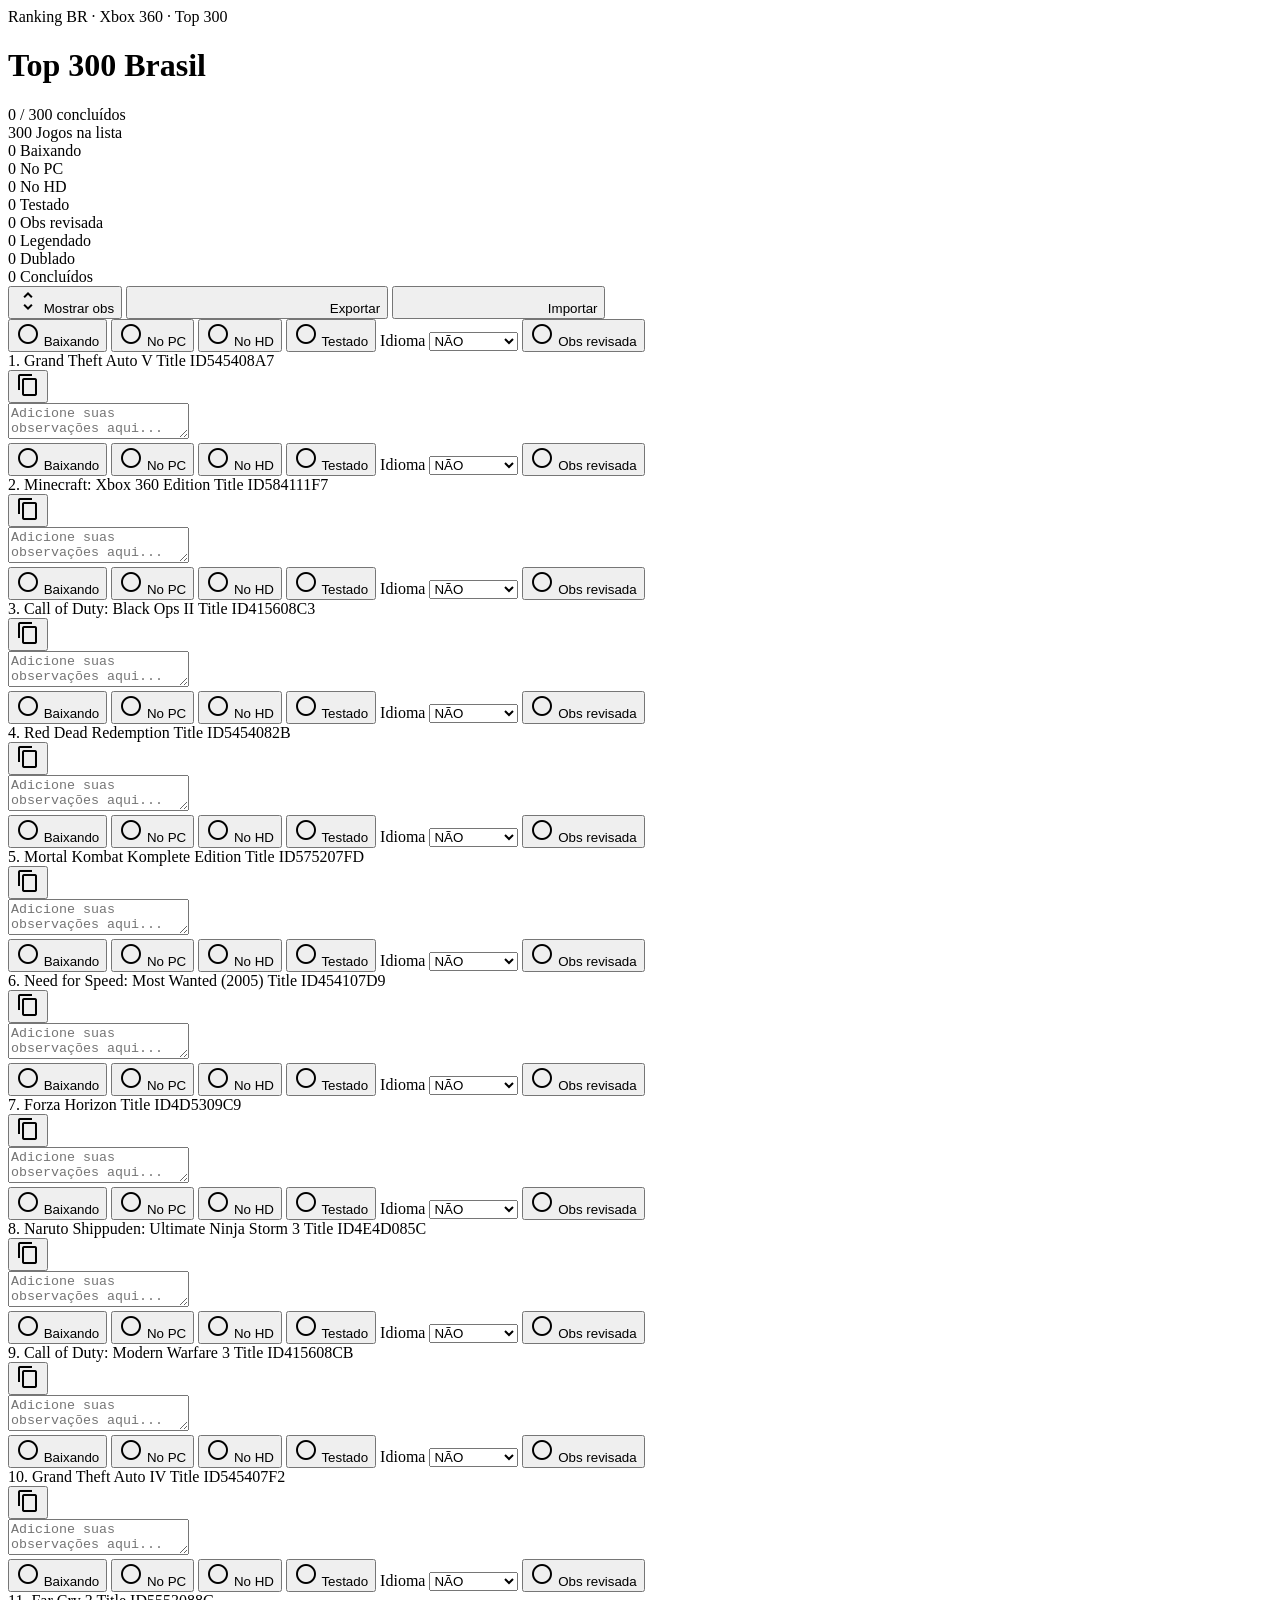
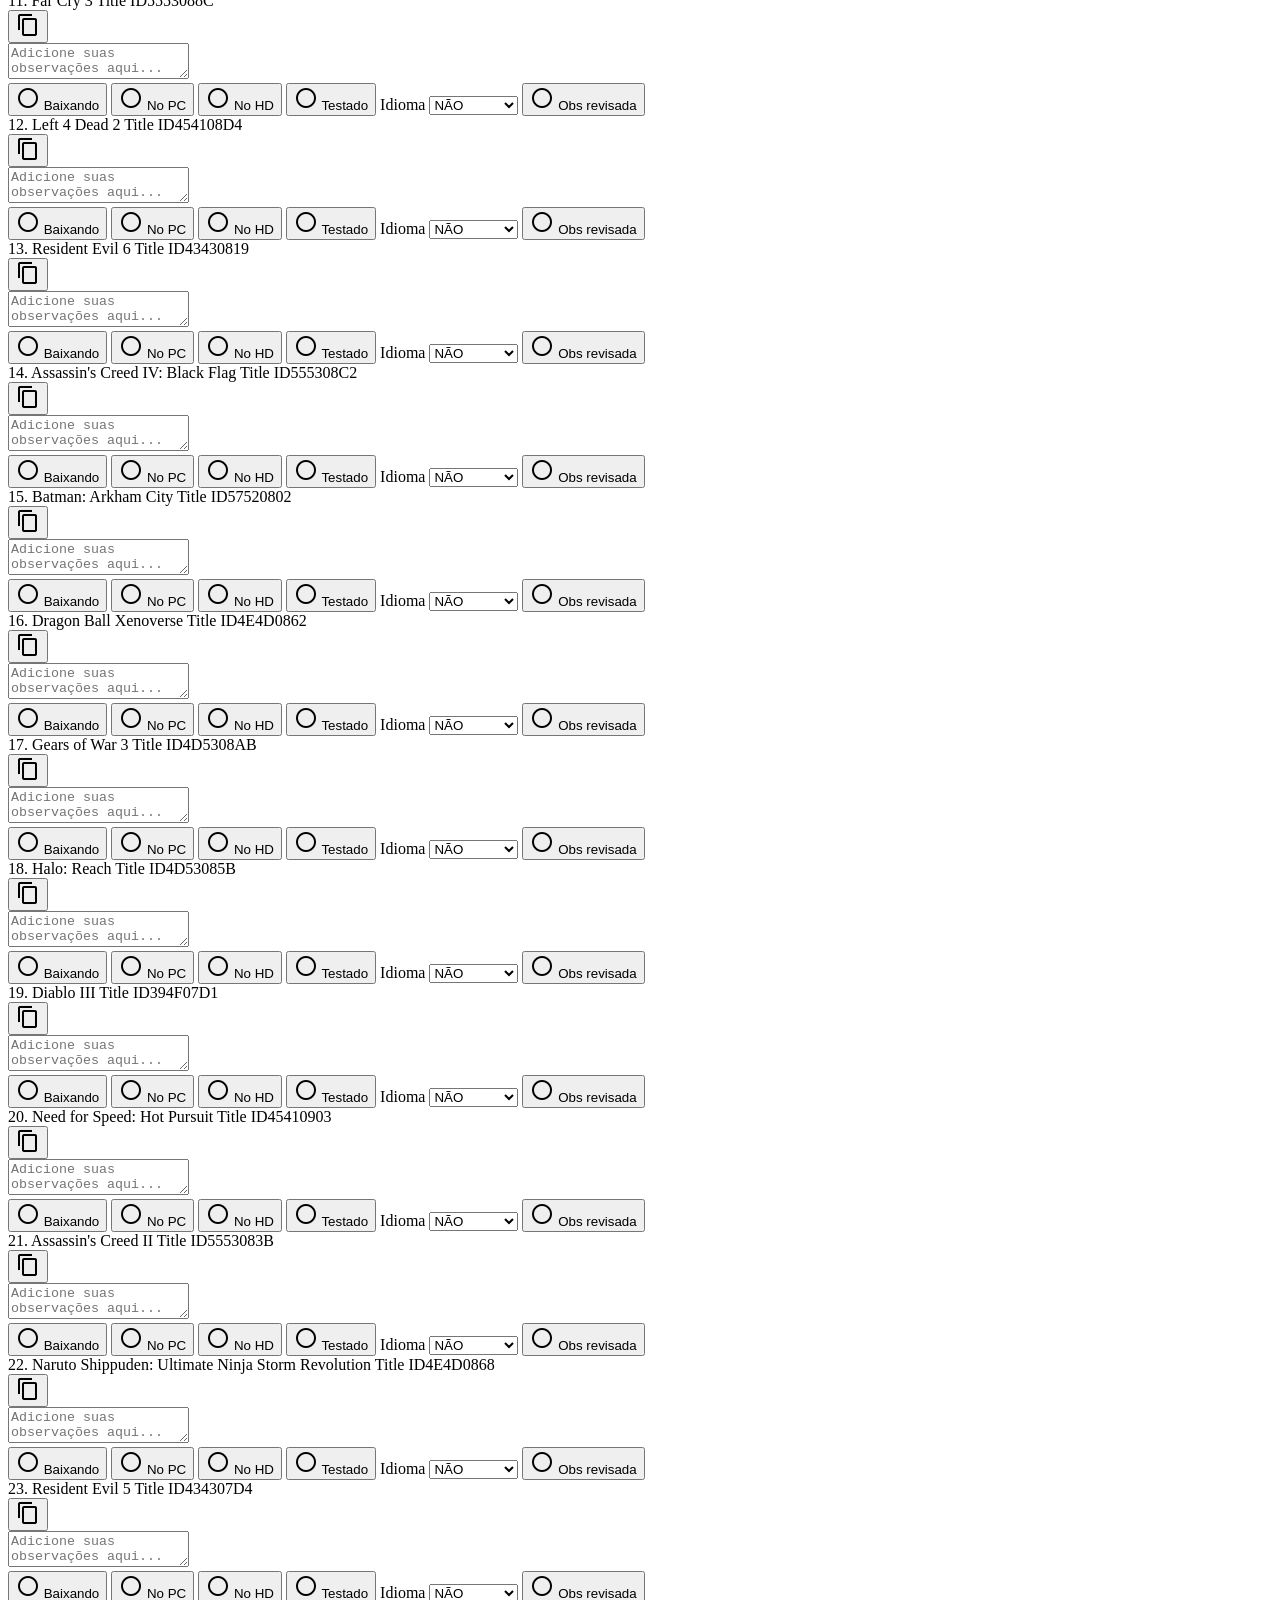
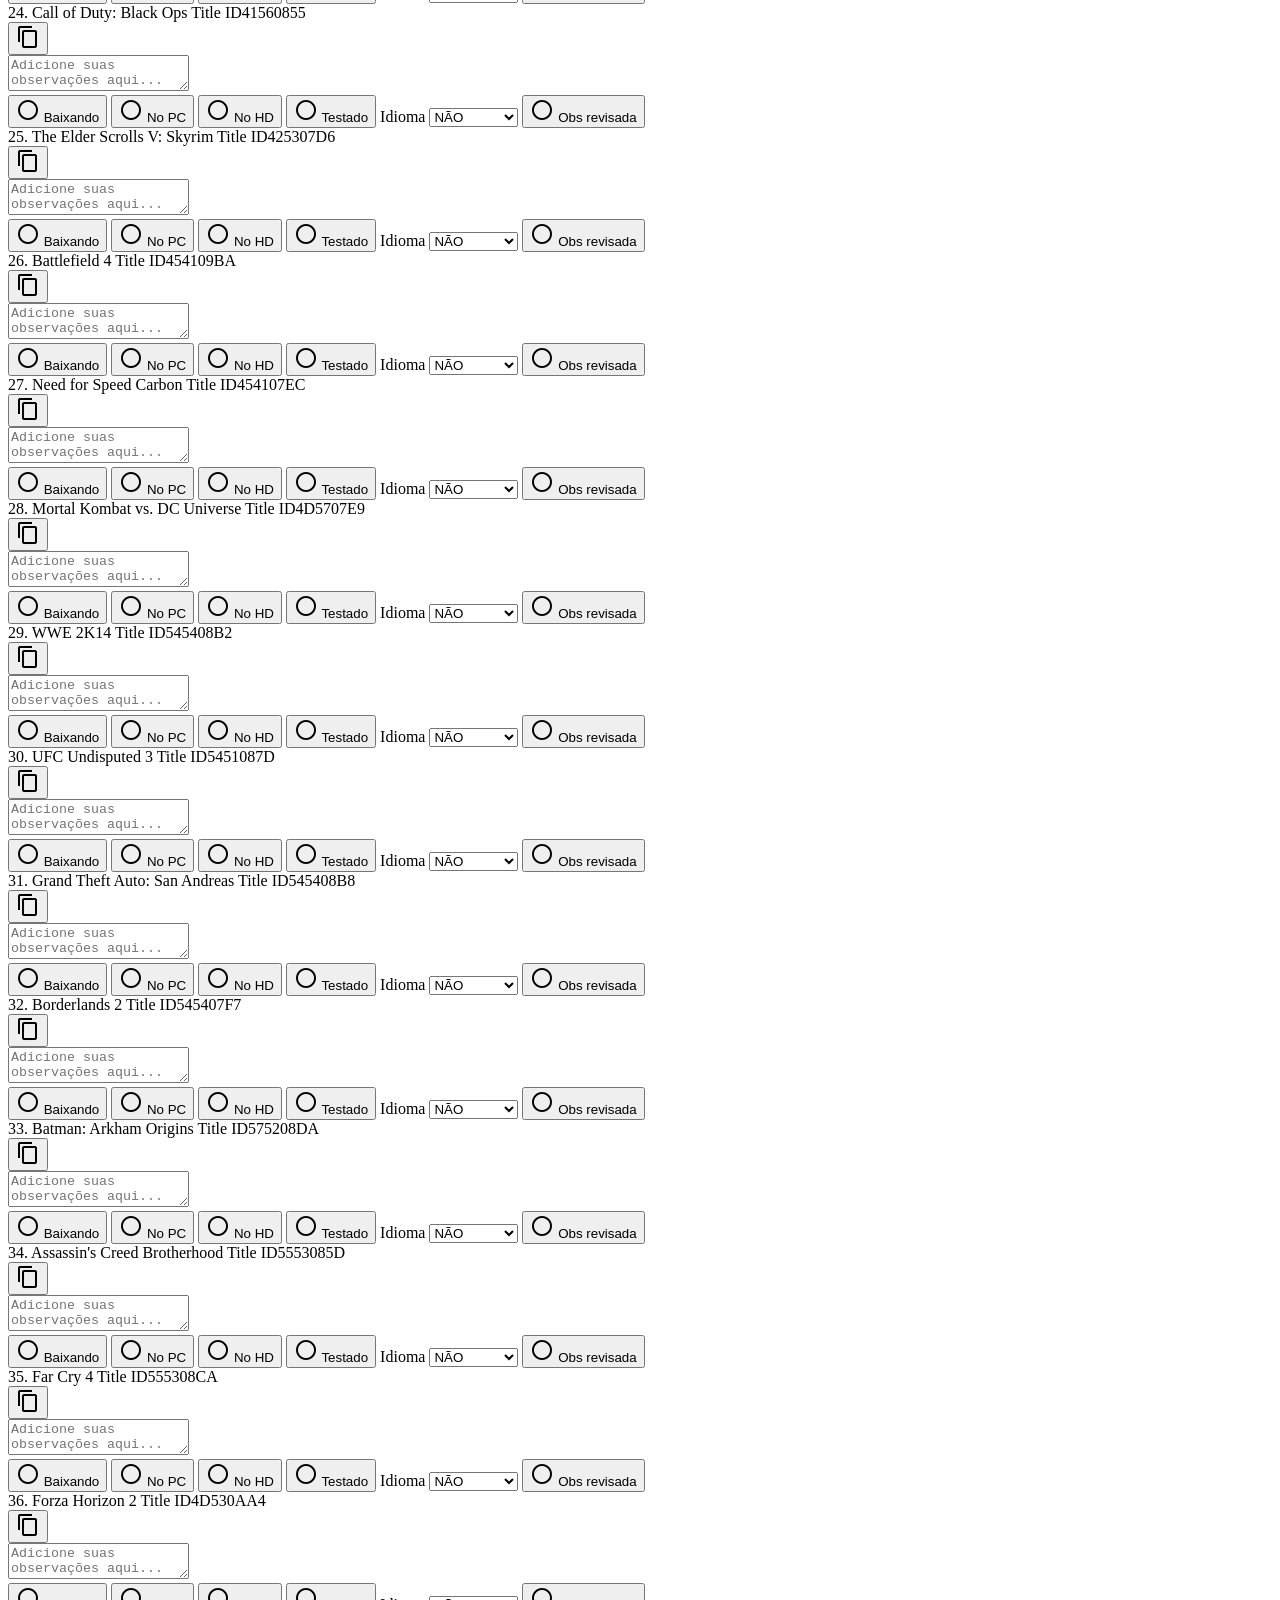
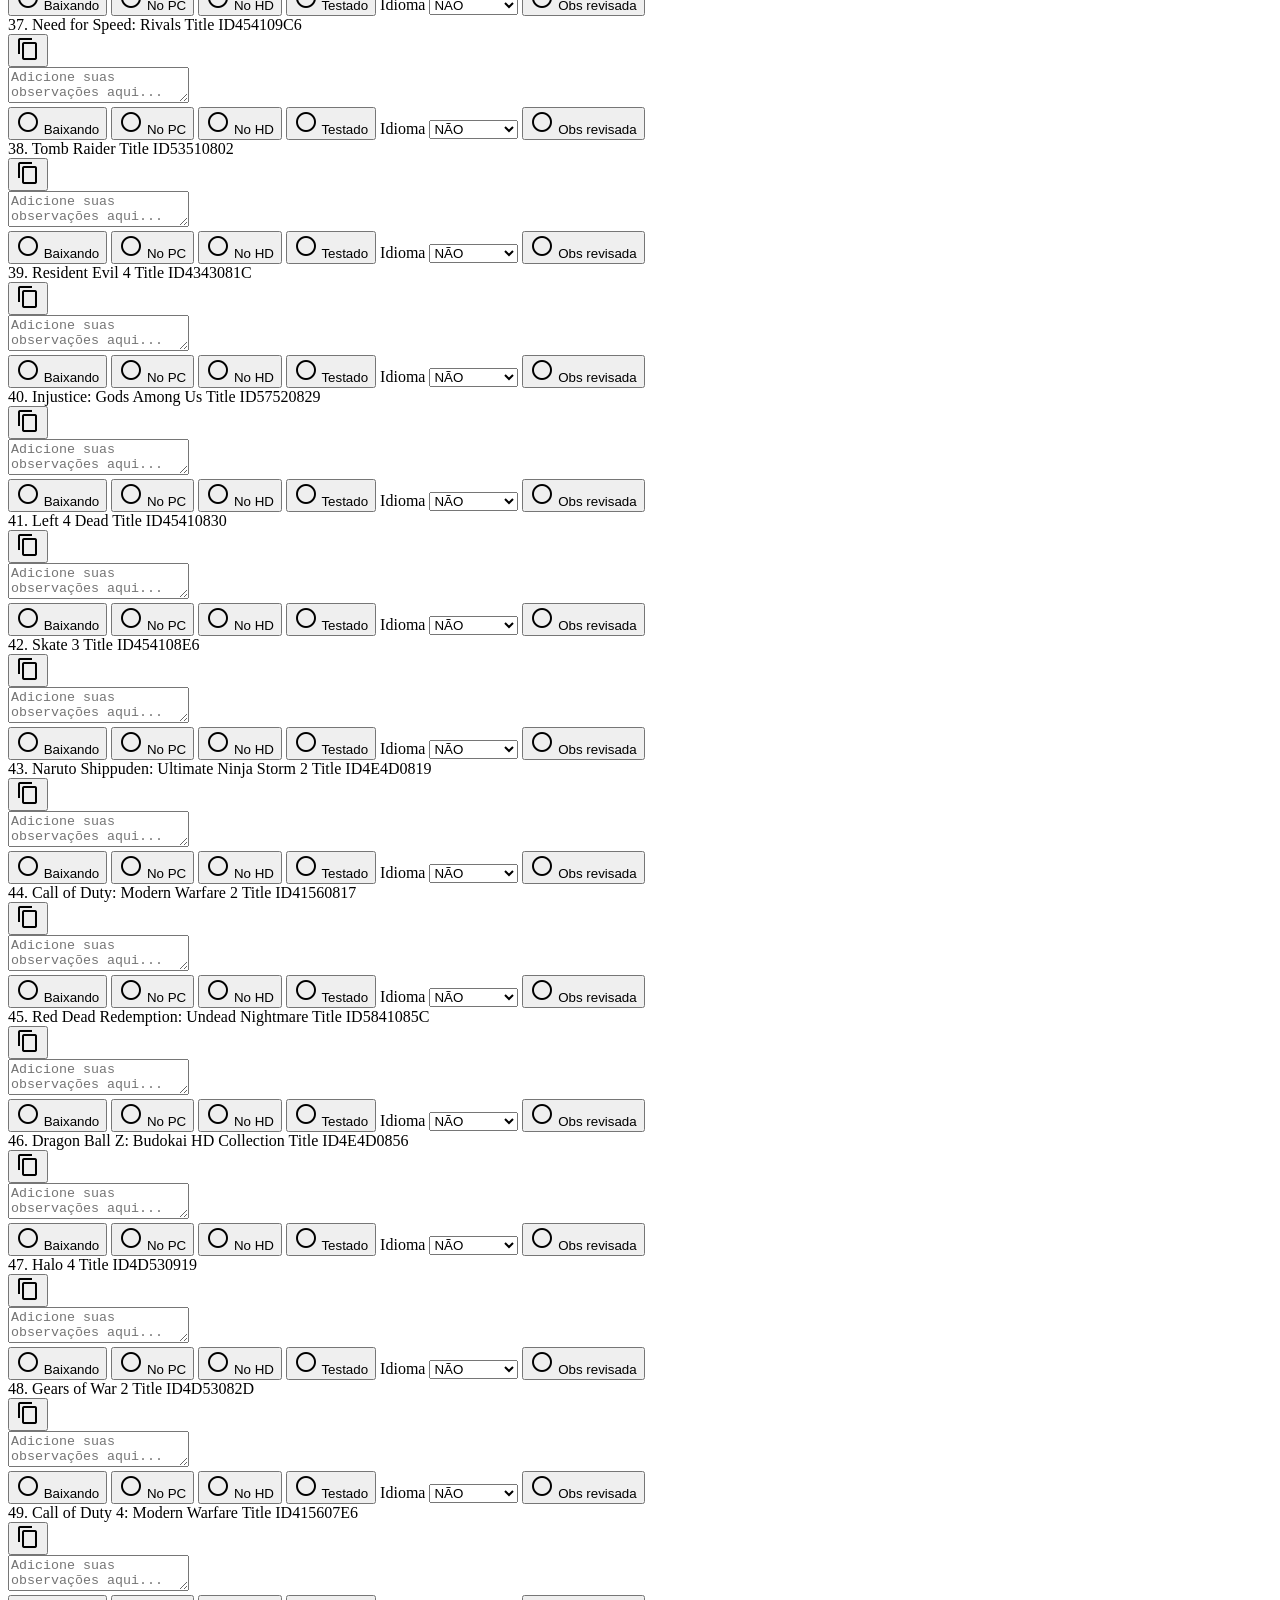
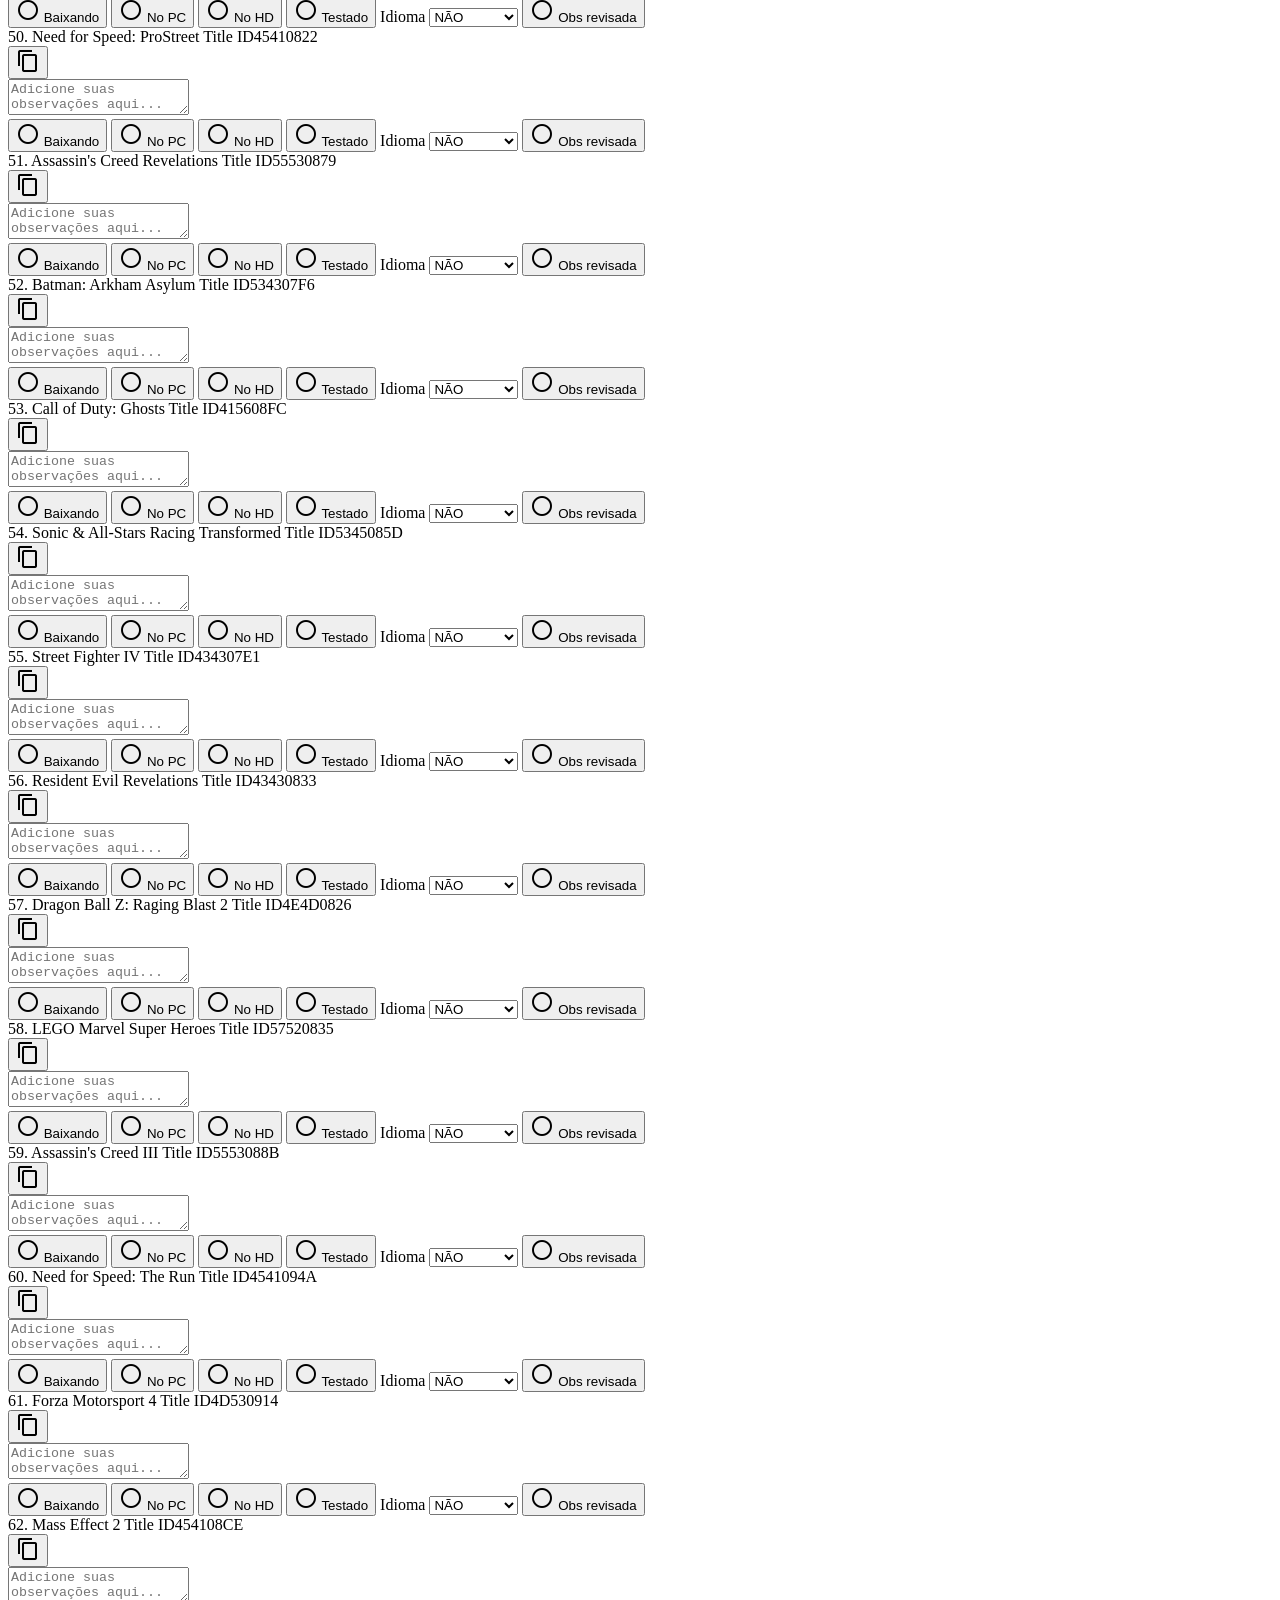
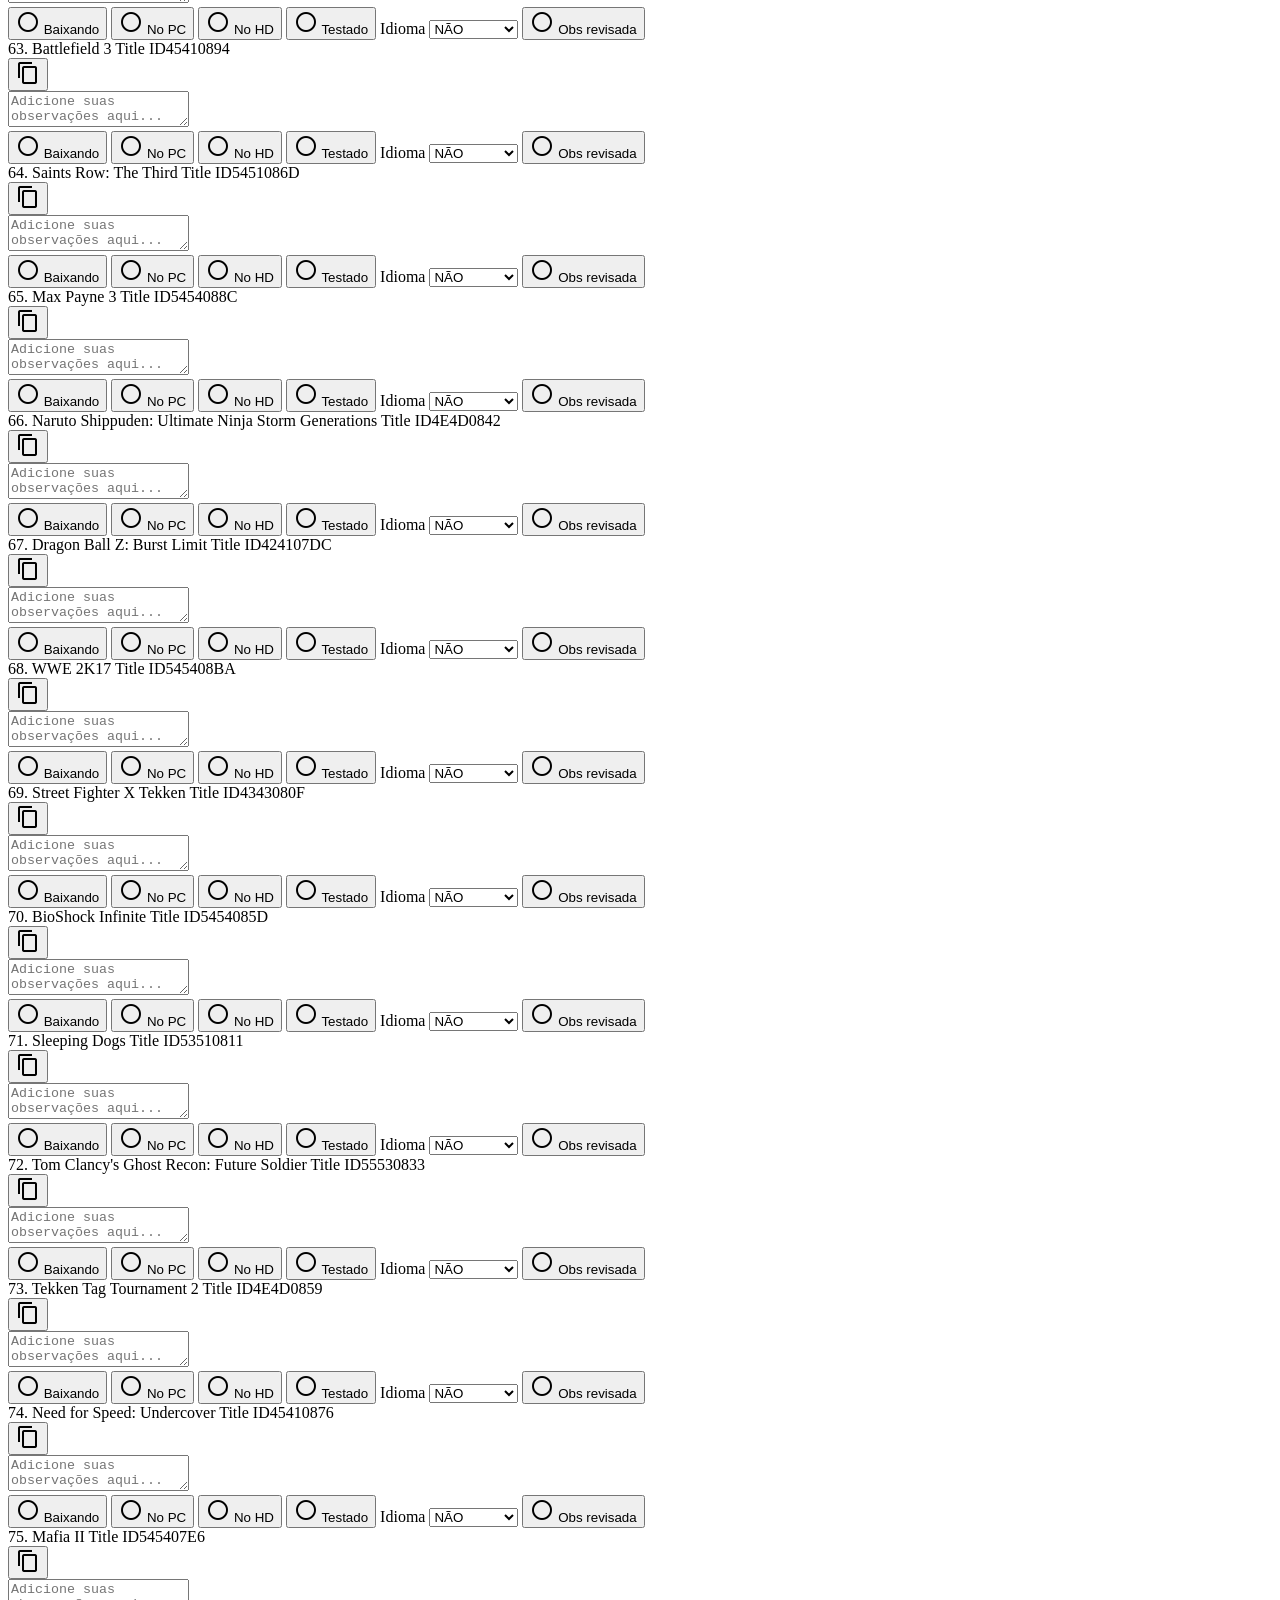
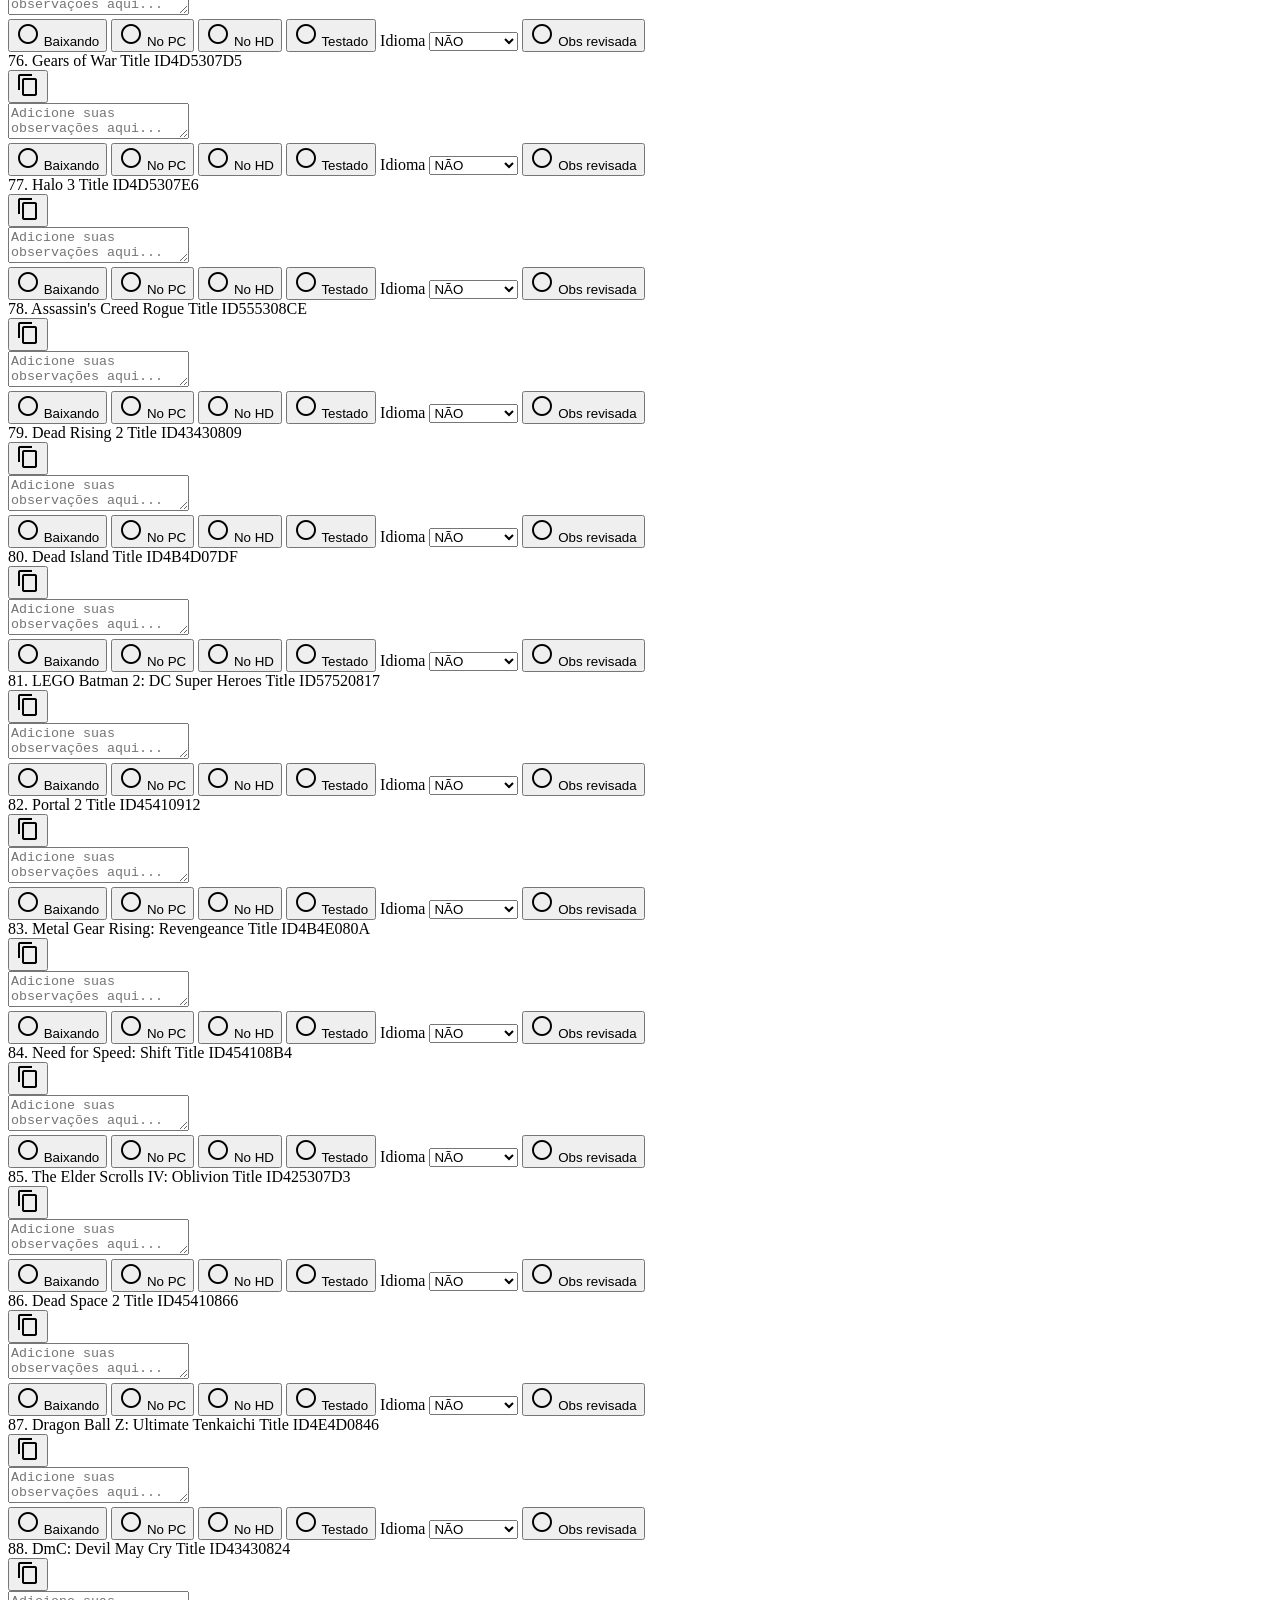
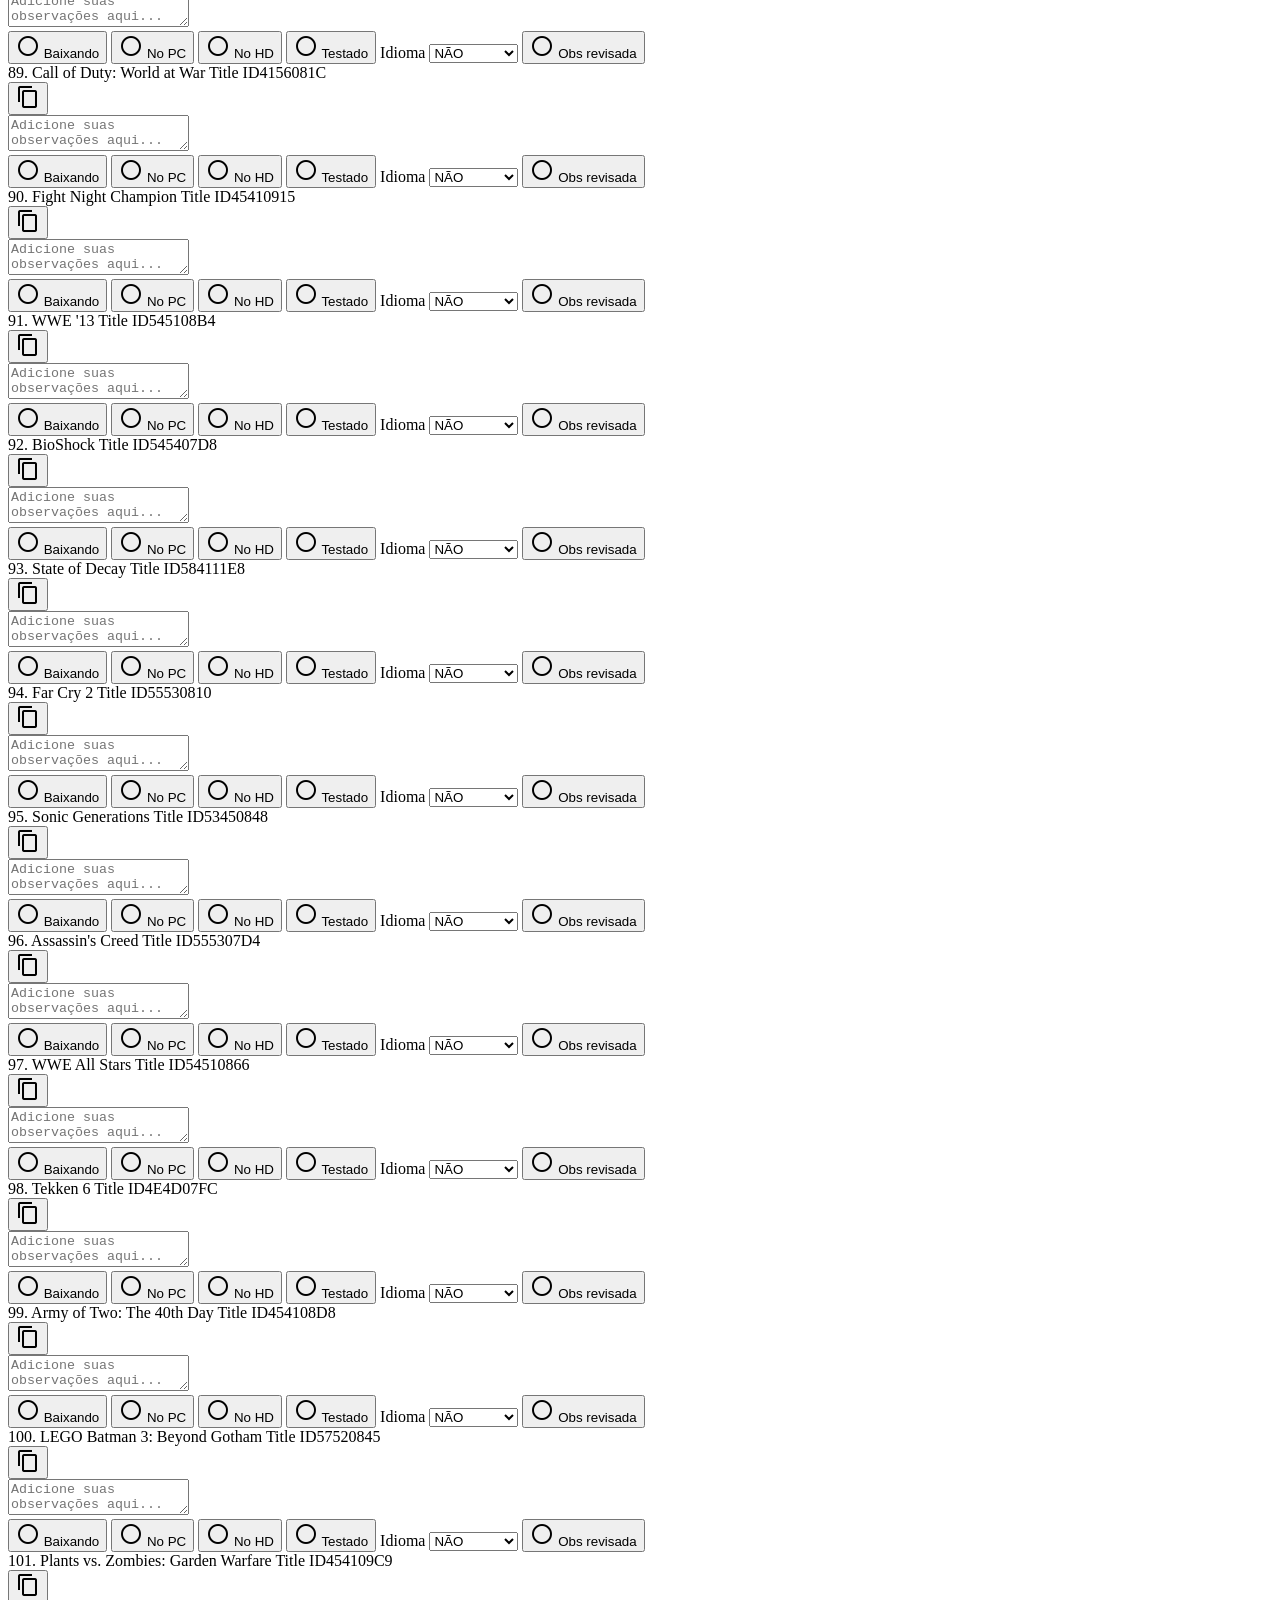
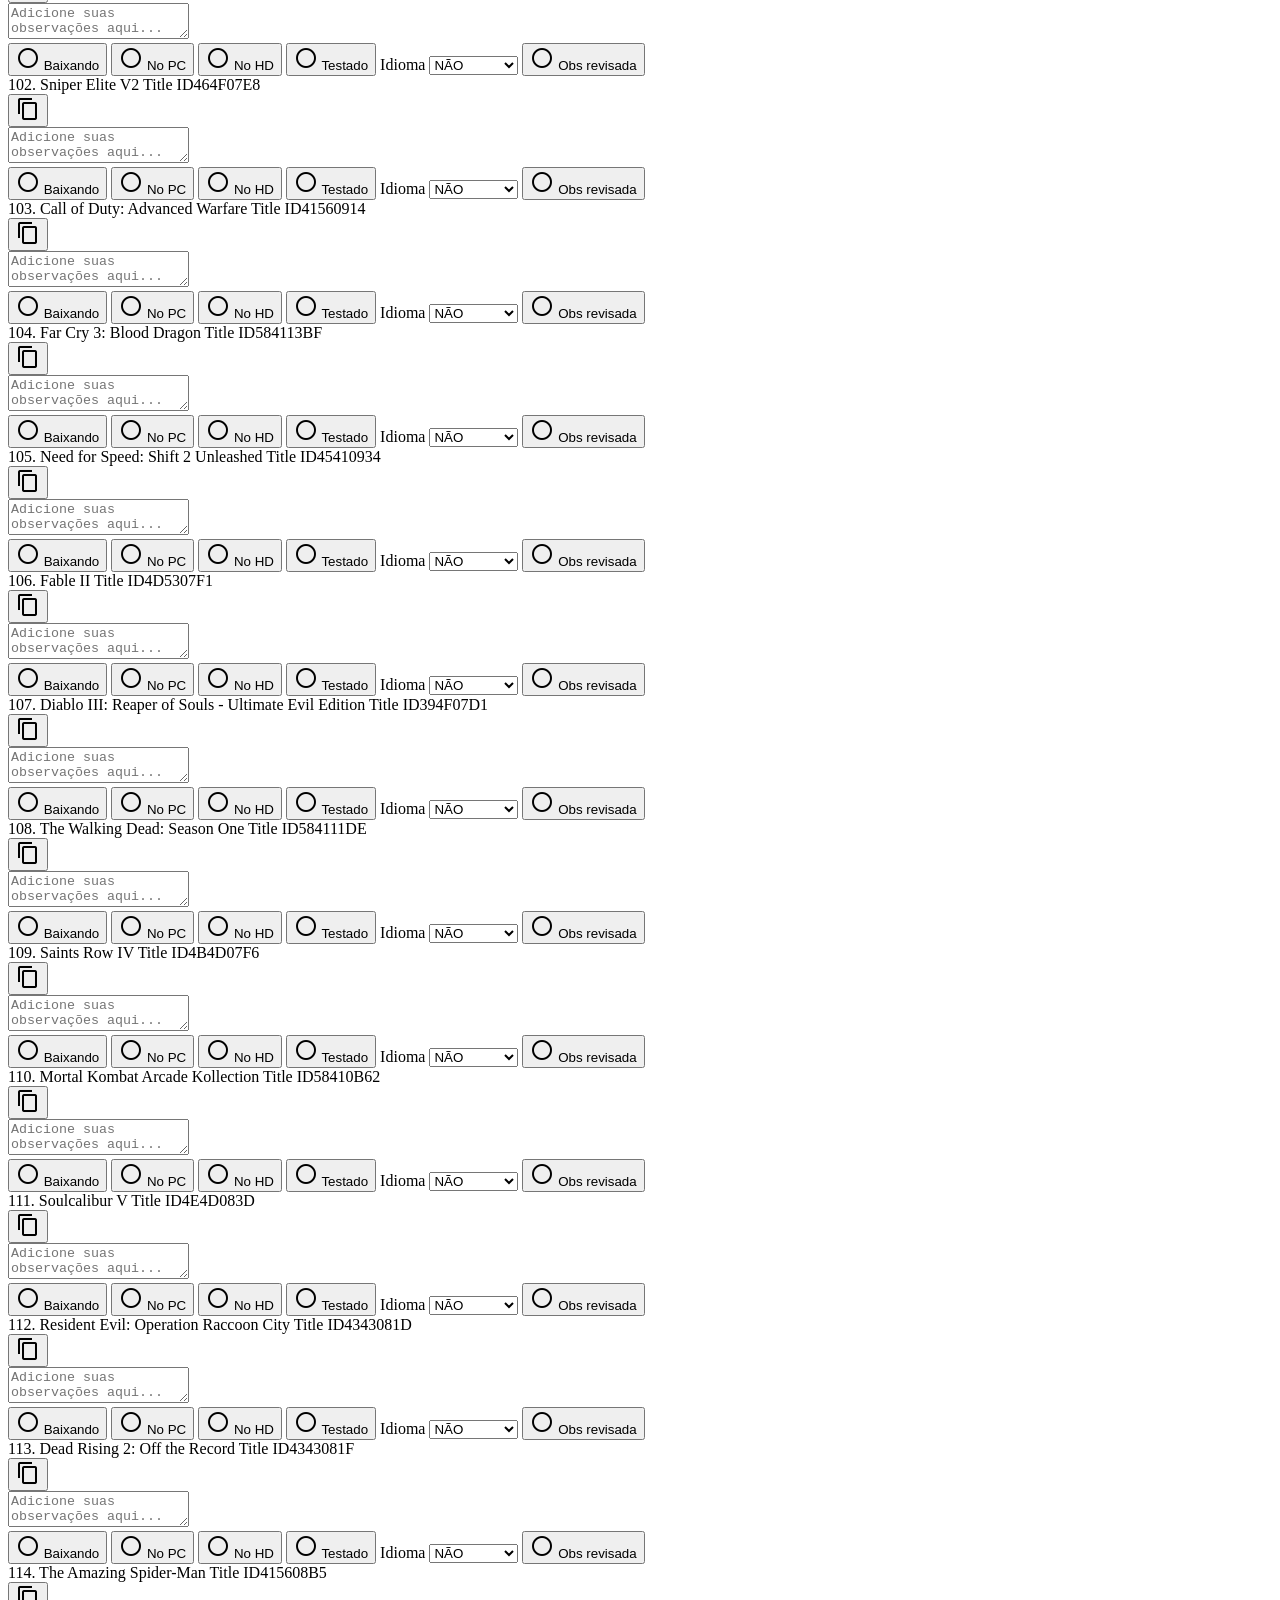
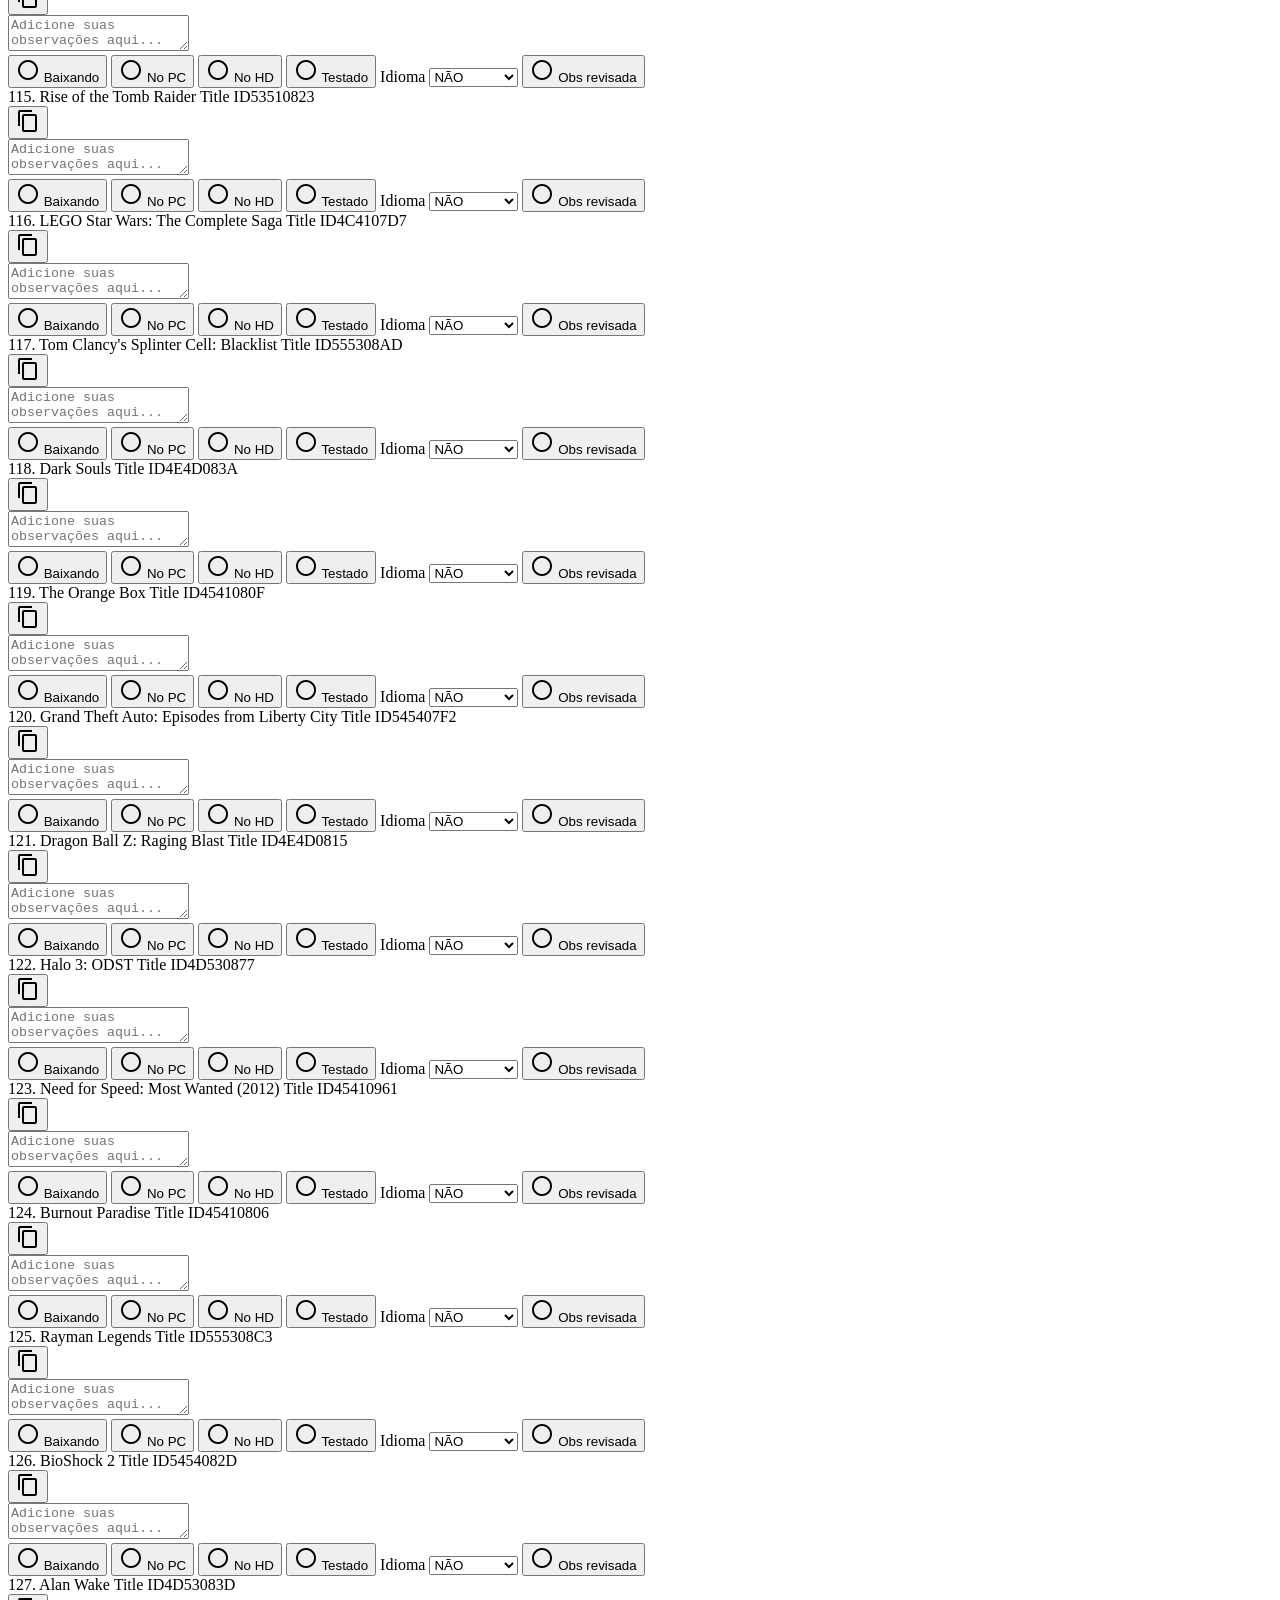
==== index.html @ b913ffd8 "Add files via upload" ====
<!DOCTYPE html>
<html lang="pt-BR">
<head>
    <meta charset="UTF-8">
    <meta name="viewport" content="width=device-width, initial-scale=1.0">
    <meta http-equiv="refresh" content="0; url=top_300_br.html">
    <title>Top 300 BR</title>
    <link rel="canonical" href="top_300_br.html">
    <script>
        window.location.replace('top_300_br.html');
    </script>
</head>
<body>
    <p><a href="top_300_br.html">Abrir Top 300 BR</a></p>
</body>
</html>
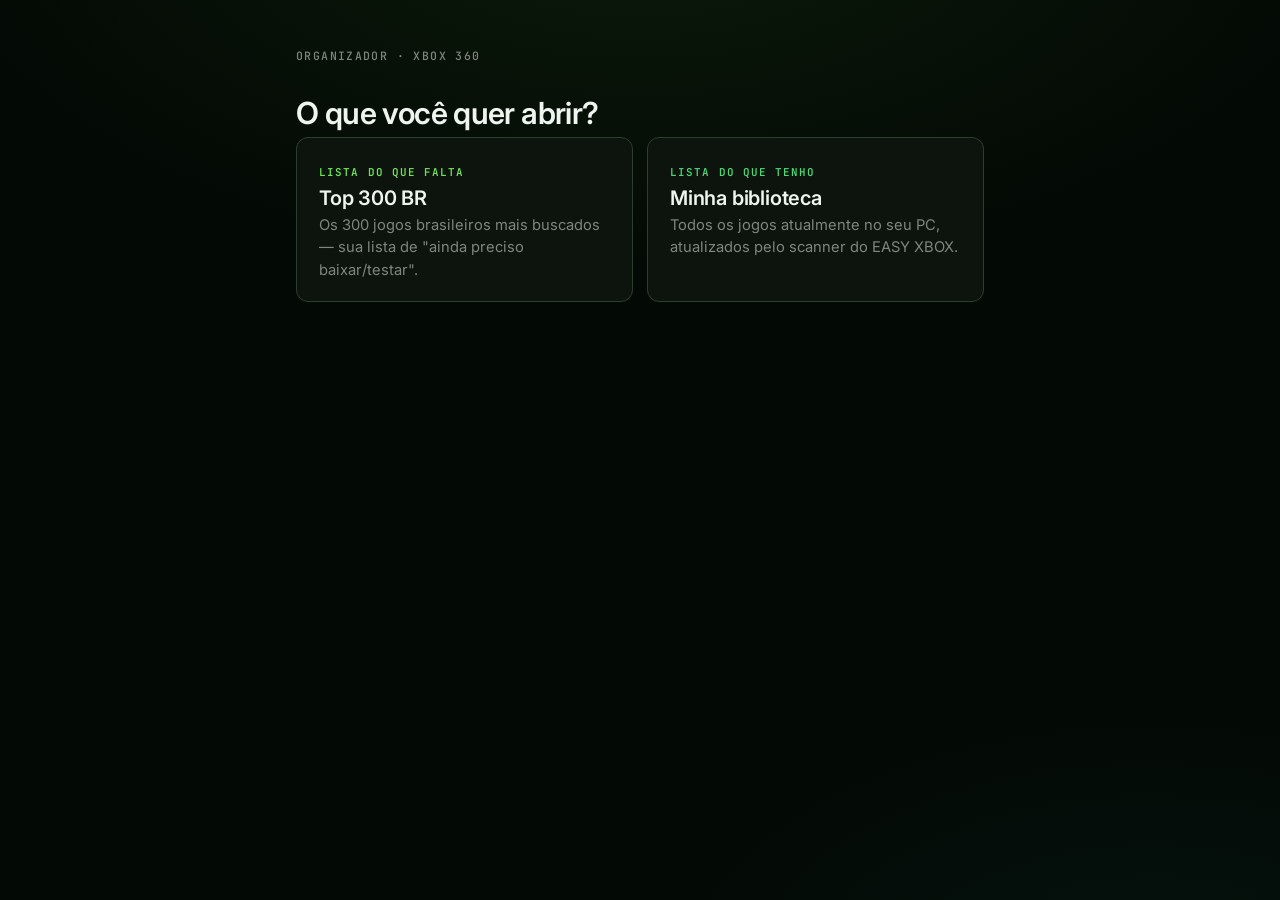
==== commit e4d2c4c0: "Adiciona pagina Biblioteca + hub e estado compartilhado por TitleID - biblioteca.html: irma do top_3" ====
--- a/index.html
+++ b/index.html
@@ -3,14 +3,42 @@
 <head>
     <meta charset="UTF-8">
     <meta name="viewport" content="width=device-width, initial-scale=1.0">
-    <meta http-equiv="refresh" content="0; url=top_300_br.html">
-    <title>Top 300 BR</title>
-    <link rel="canonical" href="top_300_br.html">
-    <script>
-        window.location.replace('top_300_br.html');
-    </script>
+    <title>Organizador de Jogos · Xbox 360</title>
+    <link href="https://fonts.googleapis.com/icon?family=Material+Icons" rel="stylesheet">
+    <link href="https://fonts.googleapis.com/css2?family=Inter:wght@400;500;600&family=JetBrains+Mono:wght@400;500&display=swap" rel="stylesheet">
+    <link rel="stylesheet" href="assets/styles.css">
+    <style>
+        body { display: flex; align-items: flex-start; justify-content: center; padding-top: 48px; }
+        .hub { width: 100%; max-width: 720px; padding: 0 16px; }
+        .hub h1 { font-size: 1.9rem; font-weight: 600; letter-spacing: -0.02em; margin: 0 0 6px; color: var(--ink-0); }
+        .hub .eyebrow { font-family: var(--font-mono); font-size: 0.72rem; font-weight: 500; color: var(--ink-2); text-transform: uppercase; letter-spacing: 0.12em; margin-bottom: 32px; }
+        .hub-cards { display: grid; gap: 14px; grid-template-columns: 1fr; }
+        .hub-card { display: block; padding: 22px 22px 20px; background: var(--bg-1); border: 1px solid var(--line); border-radius: var(--radius-md); color: inherit; text-decoration: none; transition: border-color 0.18s, background 0.18s; }
+        .hub-card:hover { border-color: var(--line-strong); background: var(--bg-2); }
+        .hub-card .label { font-family: var(--font-mono); font-size: 0.68rem; font-weight: 600; color: var(--ink-3); text-transform: uppercase; letter-spacing: 0.1em; }
+        .hub-card .name { display: block; font-size: 1.25rem; font-weight: 600; color: var(--ink-0); margin: 6px 0 4px; letter-spacing: -0.01em; }
+        .hub-card .desc { color: var(--ink-2); font-size: 0.92rem; line-height: 1.45; }
+        .hub-card.is-top300 .label { color: var(--accent); }
+        .hub-card.is-biblioteca .label { color: var(--success); }
+        @media (min-width: 720px) { .hub-cards { grid-template-columns: 1fr 1fr; } }
+    </style>
 </head>
 <body>
-    <p><a href="top_300_br.html">Abrir Top 300 BR</a></p>
+    <div class="hub">
+        <div class="eyebrow">Organizador · Xbox 360</div>
+        <h1>O que você quer abrir?</h1>
+        <div class="hub-cards">
+            <a class="hub-card is-top300" href="top_300_br.html">
+                <span class="label">Lista do que falta</span>
+                <span class="name">Top 300 BR</span>
+                <span class="desc">Os 300 jogos brasileiros mais buscados — sua lista de "ainda preciso baixar/testar".</span>
+            </a>
+            <a class="hub-card is-biblioteca" href="biblioteca.html">
+                <span class="label">Lista do que tenho</span>
+                <span class="name">Minha biblioteca</span>
+                <span class="desc">Todos os jogos atualmente no seu PC, atualizados pelo scanner do EASY XBOX.</span>
+            </a>
+        </div>
+    </div>
 </body>
 </html>
--- a/assets/styles.css
+++ b/assets/styles.css
@@ -0,0 +1,1019 @@
+/* === Organizador de Jogos — shared theme === */
+
+:root {
+    --bg-0: oklch(0.13 0.018 150);
+    --bg-1: oklch(0.18 0.018 150);
+    --bg-2: oklch(0.23 0.020 150);
+    --bg-3: oklch(0.29 0.022 150);
+    --line: oklch(0.34 0.026 150);
+    --line-strong: oklch(0.47 0.040 150);
+
+    --ink-0: oklch(0.96 0.010 145);
+    --ink-1: oklch(0.80 0.014 145);
+    --ink-2: oklch(0.61 0.014 145);
+    --ink-3: oklch(0.45 0.014 145);
+
+    --accent: oklch(0.82 0.21 140);
+    --accent-soft: oklch(0.82 0.21 140 / 0.16);
+    --accent-line: oklch(0.82 0.21 140 / 0.42);
+    --success: oklch(0.78 0.18 150);
+    --success-soft: oklch(0.78 0.18 150 / 0.16);
+    --info: oklch(0.75 0.12 205);
+
+    --radius-sm: 8px;
+    --radius-md: 12px;
+    --radius-lg: 16px;
+
+    --shadow-1: 0 1px 0 oklch(1 0 0 / 0.04) inset, 0 1px 2px oklch(0 0 0 / 0.30);
+    --shadow-2: 0 1px 0 oklch(1 0 0 / 0.04) inset, 0 8px 24px -12px oklch(0 0 0 / 0.55);
+
+    --font-sans: 'Inter', system-ui, -apple-system, sans-serif;
+    --font-mono: 'JetBrains Mono', ui-monospace, SFMono-Regular, Menlo, monospace;
+}
+
+* { box-sizing: border-box; }
+
+html, body {
+    min-height: 100%;
+    width: 100%;
+    overflow-x: hidden;
+}
+
+body {
+    font-family: var(--font-sans);
+    background:
+        radial-gradient(1200px 600px at 50% -10%, oklch(0.82 0.21 140 / 0.08), transparent 60%),
+        radial-gradient(900px 500px at 90% 110%, oklch(0.75 0.12 205 / 0.05), transparent 60%),
+        var(--bg-0);
+    color: var(--ink-0);
+    margin: 0;
+    padding: 0 24px 60px;
+    display: flex;
+    justify-content: center;
+    -webkit-font-smoothing: antialiased;
+    text-rendering: optimizeLegibility;
+    touch-action: manipulation;
+}
+
+.container {
+    width: 100%;
+    max-width: 1040px;
+    min-width: 0;
+}
+
+/* ─── Sticky header / dashboard ─── */
+.sticky-dashboard {
+    position: sticky;
+    top: 0;
+    z-index: 30;
+    padding: 28px 0 16px;
+    margin-bottom: 22px;
+    background:
+        linear-gradient(180deg,
+            var(--bg-0) 0%,
+            color-mix(in oklch, var(--bg-0) 92%, transparent) 70%,
+            transparent 100%);
+    backdrop-filter: blur(8px);
+    -webkit-backdrop-filter: blur(8px);
+}
+
+.title-row {
+    display: flex;
+    align-items: baseline;
+    justify-content: space-between;
+    gap: 16px;
+    flex-wrap: wrap;
+}
+
+h1 {
+    margin: 0;
+    font-size: 1.75rem;
+    font-weight: 600;
+    letter-spacing: -0.02em;
+    color: var(--ink-0);
+}
+
+h1 .h1-accent {
+    color: var(--accent);
+    font-weight: 500;
+}
+
+.eyebrow {
+    font-family: var(--font-mono);
+    font-size: 0.72rem;
+    font-weight: 500;
+    color: var(--ink-2);
+    text-transform: uppercase;
+    letter-spacing: 0.12em;
+}
+
+.progress-meta {
+    display: flex;
+    align-items: center;
+    gap: 12px;
+    font-family: var(--font-mono);
+    font-size: 0.78rem;
+    color: var(--ink-1);
+}
+
+.progress-track {
+    flex: 1;
+    height: 4px;
+    background: var(--bg-2);
+    border-radius: 999px;
+    overflow: hidden;
+    min-width: 120px;
+}
+
+.progress-fill {
+    height: 100%;
+    width: 0%;
+    background: linear-gradient(90deg, var(--accent), oklch(0.86 0.18 165));
+    transition: width 0.4s cubic-bezier(0.2, 0.8, 0.2, 1);
+}
+
+.dashboard {
+    display: grid;
+    grid-template-columns: 1fr minmax(260px, 0.85fr) auto;
+    gap: 14px;
+    align-items: stretch;
+    margin-top: 18px;
+    min-width: 0;
+}
+
+.stats-grid {
+    display: grid;
+    grid-template-columns: repeat(auto-fit, minmax(110px, 1fr));
+    gap: 8px;
+    min-width: 0;
+}
+
+.stat-card {
+    position: relative;
+    background: var(--bg-1);
+    border: 1px solid var(--line);
+    border-radius: var(--radius-sm);
+    padding: 10px 12px;
+    min-width: 0;
+    transition: border-color 0.2s, transform 0.2s;
+}
+
+.stat-card:hover {
+    border-color: var(--line-strong);
+}
+
+.stat-card.is-primary {
+    background: linear-gradient(180deg, var(--accent-soft), transparent 80%), var(--bg-1);
+    border-color: var(--accent-line);
+}
+
+.stat-card.is-success {
+    background: linear-gradient(180deg, var(--success-soft), transparent 80%), var(--bg-1);
+    border-color: oklch(0.78 0.18 150 / 0.40);
+}
+
+.stat-value {
+    display: block;
+    font-family: var(--font-mono);
+    color: var(--ink-0);
+    font-size: 1.30rem;
+    font-weight: 600;
+    line-height: 1.15;
+    letter-spacing: -0.01em;
+}
+
+.stat-card.is-primary .stat-value { color: var(--accent); }
+.stat-card.is-success .stat-value { color: var(--success); }
+
+.stat-label {
+    display: block;
+    color: var(--ink-2);
+    font-size: 0.7rem;
+    font-weight: 500;
+    margin-top: 4px;
+    overflow: hidden;
+    text-overflow: ellipsis;
+    white-space: nowrap;
+    text-transform: uppercase;
+    letter-spacing: 0.06em;
+}
+
+.filter-panel {
+    display: grid;
+    grid-template-columns: repeat(2, minmax(120px, 1fr));
+    gap: 8px;
+    align-content: start;
+    min-width: 0;
+    padding: 10px;
+    border: 1px solid var(--line);
+    border-radius: var(--radius-sm);
+    background: var(--bg-1);
+}
+
+.filter-field {
+    display: flex;
+    flex-direction: column;
+    gap: 5px;
+    min-width: 0;
+}
+
+.filter-field span {
+    color: var(--ink-3);
+    font-size: 0.62rem;
+    font-weight: 700;
+    text-transform: uppercase;
+    letter-spacing: 0.06em;
+}
+
+.filter-field select {
+    width: 100%;
+    min-width: 0;
+    min-height: 34px;
+    border: 1px solid var(--line);
+    border-radius: 6px;
+    background: var(--bg-0);
+    color: var(--ink-1);
+    font: inherit;
+    font-size: 0.78rem;
+    font-weight: 600;
+    padding: 6px 8px;
+}
+
+.search-field {
+    grid-column: 1 / -1;
+}
+
+.search-field input {
+    width: 100%;
+    min-width: 0;
+    min-height: 38px;
+    border: 1px solid var(--line);
+    border-radius: 6px;
+    background: var(--bg-0);
+    color: var(--ink-0);
+    font: inherit;
+    font-size: 0.86rem;
+    font-weight: 600;
+    padding: 8px 10px;
+}
+
+.search-field input::placeholder {
+    color: var(--ink-3);
+}
+
+.search-field input:focus {
+    outline: none;
+    border-color: var(--accent);
+    box-shadow: 0 0 0 2px var(--accent-soft);
+}
+
+.filter-field select:focus {
+    outline: none;
+    border-color: var(--accent);
+    box-shadow: 0 0 0 2px var(--accent-soft);
+}
+
+.filter-checks {
+    grid-column: 1 / -1;
+    display: grid;
+    grid-template-columns: repeat(3, minmax(0, 1fr));
+    gap: 6px;
+}
+
+.filter-check {
+    display: inline-flex;
+    align-items: center;
+    justify-content: center;
+    gap: 5px;
+    min-width: 0;
+    min-height: 32px;
+    padding: 5px 7px;
+    border: 1px solid var(--line);
+    border-radius: 6px;
+    background: var(--bg-2);
+    color: var(--ink-2);
+    font-size: 0.62rem;
+    font-weight: 700;
+    text-transform: uppercase;
+    cursor: pointer;
+}
+
+.filter-check input {
+    width: 14px;
+    height: 14px;
+    margin: 0;
+    accent-color: var(--accent);
+}
+
+.filter-check:has(input:checked) {
+    color: var(--accent);
+    border-color: var(--accent-line);
+    background: var(--accent-soft);
+}
+
+.apply-filter-btn,
+.clear-filter-btn {
+    min-height: 34px;
+    border: 1px solid var(--line);
+    border-radius: 6px;
+    background: var(--bg-2);
+    color: var(--ink-2);
+    gap: 6px;
+    font-size: 0.76rem;
+    font-weight: 700;
+}
+
+.apply-filter-btn {
+    color: var(--accent);
+    border-color: var(--accent-line);
+    background: var(--accent-soft);
+}
+
+.apply-filter-btn:hover,
+.clear-filter-btn:hover {
+    color: var(--ink-0);
+    background: var(--bg-3);
+    border-color: var(--line-strong);
+}
+
+.apply-filter-btn .material-icons,
+.clear-filter-btn .material-icons {
+    font-size: 17px;
+}
+
+/* ─── Toolbar actions group ─── */
+.toolbar-actions {
+    display: flex;
+    flex-wrap: wrap;
+    gap: 8px;
+    align-items: stretch;
+}
+
+.sync-status {
+    display: inline-flex;
+    align-items: center;
+    min-height: 100%;
+    padding: 0 12px;
+    border: 1px solid var(--line);
+    border-radius: var(--radius-sm);
+    color: var(--ink-2);
+    background: var(--bg-1);
+    font-size: 0.78rem;
+    font-weight: 700;
+    white-space: nowrap;
+}
+
+.sync-status::before {
+    content: '';
+    width: 8px;
+    height: 8px;
+    margin-right: 8px;
+    border-radius: 50%;
+    background: var(--ink-muted);
+}
+
+.sync-status[data-mode="online"] {
+    color: var(--success);
+    border-color: oklch(0.78 0.18 150 / 0.40);
+    background: var(--success-soft);
+}
+
+.sync-status[data-mode="online"]::before {
+    background: var(--success);
+}
+
+.sync-status[data-mode="warning"] {
+    color: var(--accent);
+    border-color: var(--accent-line);
+    background: var(--accent-soft);
+}
+
+.sync-status[data-mode="warning"]::before {
+    background: var(--accent);
+}
+
+/* ─── Toolbar button ─── */
+.toolbar-btn {
+    display: inline-flex;
+    align-items: center;
+    justify-content: center;
+    gap: 8px;
+    min-height: 100%;
+    min-width: 152px;
+    padding: 10px 18px;
+    border: 1px solid var(--line);
+    border-radius: var(--radius-sm);
+    background: var(--bg-1);
+    color: var(--ink-1);
+    font-family: var(--font-sans);
+    font-size: 0.85rem;
+    font-weight: 500;
+    cursor: pointer;
+    white-space: nowrap;
+    transition: background 0.2s, color 0.2s, border-color 0.2s;
+}
+
+.toolbar-btn:hover {
+    background: var(--bg-2);
+    border-color: var(--line-strong);
+    color: var(--ink-0);
+}
+
+.toolbar-btn .material-icons {
+    font-size: 18px;
+}
+
+button,
+select,
+textarea,
+input {
+    -webkit-tap-highlight-color: transparent;
+}
+
+/* ─── Game item card ─── */
+.game-item {
+    position: relative;
+    background: var(--bg-1);
+    border: 1px solid var(--line);
+    border-radius: var(--radius-md);
+    margin-bottom: 10px;
+    overflow: hidden;
+    transition: border-color 0.2s, transform 0.15s, box-shadow 0.2s;
+}
+
+.game-item:hover {
+    border-color: var(--line-strong);
+    box-shadow: var(--shadow-2);
+}
+
+/* Progress hairline at the bottom of each card */
+.game-item::after {
+    content: '';
+    position: absolute;
+    left: 0; right: 0; bottom: 0;
+    height: 2px;
+    background: var(--accent);
+    transform-origin: left;
+    transform: scaleX(var(--progress, 0));
+    transition: transform 0.35s cubic-bezier(0.2, 0.8, 0.2, 1);
+    opacity: 0.85;
+}
+
+.game-item.listed::after {
+    background: var(--success);
+    transform: scaleX(1);
+}
+
+.game-header {
+    display: grid;
+    grid-template-columns: minmax(0, 1fr) auto;
+    align-items: center;
+    gap: 16px;
+    padding: 14px 18px;
+    cursor: pointer;
+    transition: background-color 0.2s;
+    min-width: 0;
+}
+
+.game-header:hover { background-color: var(--bg-2); }
+
+.game-title-container {
+    display: grid;
+    grid-template-columns: auto minmax(0, 1fr);
+    align-items: center;
+    gap: 18px;
+    min-width: 0;
+}
+
+/* ─── Checks group ─── */
+.checks-group {
+    display: flex;
+    align-items: center;
+    gap: 6px;
+    min-width: 0;
+}
+
+/* Action button base */
+.action-btn {
+    background: none;
+    border: none;
+    color: var(--ink-2);
+    cursor: pointer;
+    display: flex;
+    align-items: center;
+    justify-content: center;
+    padding: 8px;
+    border-radius: 999px;
+    transition: color 0.18s, background 0.18s, border-color 0.18s;
+    font-family: inherit;
+}
+
+.action-btn:hover {
+    color: var(--ink-0);
+    background: var(--bg-3);
+}
+
+/* Check chip — replaces Material radio_button look */
+.check-btn {
+    flex-direction: column;
+    width: 64px;
+    height: 52px;
+    padding: 6px 4px;
+    border-radius: 10px;
+    background: var(--bg-2);
+    border: 1px solid var(--line);
+    color: var(--ink-2);
+    transition: background 0.18s, border-color 0.18s, color 0.18s;
+}
+
+.check-btn:hover {
+    background: var(--bg-3);
+    border-color: var(--line-strong);
+    color: var(--ink-1);
+}
+
+.check-btn .material-icons {
+    font-size: 20px;
+}
+
+.check-btn.checked {
+    background: linear-gradient(180deg, var(--accent-soft), transparent), var(--bg-2);
+    border-color: var(--accent-line);
+    color: var(--accent);
+}
+
+.check-btn .check-label {
+    display: block;
+    width: 100%;
+    margin-top: 2px;
+    font-size: 0.56rem;
+    line-height: 1.05;
+    color: var(--ink-3);
+    text-transform: uppercase;
+    letter-spacing: 0.04em;
+    font-weight: 500;
+    white-space: normal;
+    overflow-wrap: anywhere;
+    text-align: center;
+    pointer-events: none;
+    transition: color 0.18s;
+}
+
+.check-btn:hover .check-label { color: var(--ink-2); }
+.check-btn.checked .check-label { color: var(--accent); }
+
+/* ─── Language select ─── */
+.language-select-container {
+    display: flex;
+    flex-direction: column;
+    justify-content: center;
+    width: 92px;
+    height: 52px;
+    min-width: 0;
+    padding: 5px 4px;
+    border-radius: 10px;
+    background: var(--bg-2);
+    border: 1px solid var(--line);
+    transition: border-color 0.18s, background 0.18s;
+}
+
+.language-select-container:hover {
+    border-color: var(--line-strong);
+    background: var(--bg-3);
+}
+
+.language-label {
+    display: block;
+    width: 100%;
+    margin-bottom: 3px;
+    font-size: 0.54rem;
+    line-height: 1.05;
+    color: var(--ink-3);
+    text-transform: uppercase;
+    letter-spacing: 0.04em;
+    font-weight: 500;
+    white-space: normal;
+    overflow-wrap: anywhere;
+    text-align: center;
+    pointer-events: none;
+}
+
+.language-select {
+    width: 100%;
+    min-width: 0;
+    border: 1px solid var(--line);
+    border-radius: 6px;
+    background: var(--bg-1);
+    color: var(--ink-1);
+    font: inherit;
+    font-size: 0.7rem;
+    font-weight: 500;
+    padding: 3px 4px;
+    cursor: pointer;
+    appearance: none;
+    -webkit-appearance: none;
+    text-align: center;
+}
+
+.language-select:focus {
+    outline: none;
+    border-color: var(--accent);
+    box-shadow: 0 0 0 2px var(--accent-soft);
+}
+
+/* When a real language is picked, signal it */
+.language-select-container.has-lang {
+    background: linear-gradient(180deg, var(--accent-soft), transparent), var(--bg-2);
+    border-color: var(--accent-line);
+}
+.language-select-container.has-lang .language-label { color: var(--accent); }
+.language-select-container.has-lang .language-select { color: var(--accent); border-color: var(--accent-line); }
+
+.copy-btn { justify-self: end; }
+
+/* ─── Game name + meta ─── */
+.game-info {
+    display: flex;
+    flex-direction: column;
+    gap: 2px;
+    min-width: 0;
+}
+
+.game-name {
+    font-size: 1.05rem;
+    font-weight: 500;
+    line-height: 1.3;
+    color: var(--ink-0);
+    transition: color 0.2s, text-decoration 0.2s;
+    user-select: none;
+    min-width: 0;
+    overflow-wrap: anywhere;
+    letter-spacing: -0.005em;
+}
+
+.title-id {
+    color: var(--ink-2);
+    font-family: var(--font-mono);
+    font-size: 0.72rem;
+    font-weight: 400;
+    line-height: 1.2;
+    overflow-wrap: anywhere;
+    user-select: text;
+    letter-spacing: 0.02em;
+}
+
+.title-id .title-id-key {
+    color: var(--ink-3);
+    margin-right: 4px;
+}
+
+/* Listed (all 5 checks done) */
+.game-item.listed {
+    background: linear-gradient(180deg, var(--success-soft), transparent 30%), var(--bg-1);
+    border-color: oklch(0.78 0.18 150 / 0.30);
+}
+
+.game-item.listed .game-name {
+    text-decoration: line-through;
+    text-decoration-color: var(--ink-3);
+    color: var(--ink-3);
+}
+
+/* ─── Observations ─── */
+.observations {
+    display: none;
+    padding: 0 18px 18px 18px;
+    border-top: 1px solid var(--line);
+    background: var(--bg-0);
+}
+
+.observations.expanded {
+    display: block;
+    animation: fadeIn 0.25s ease;
+}
+
+textarea {
+    width: 100%;
+    min-height: 110px;
+    background: var(--bg-1);
+    color: var(--ink-0);
+    border: 1px solid var(--line);
+    border-radius: var(--radius-sm);
+    padding: 14px;
+    font-family: var(--font-sans);
+    font-size: 0.95rem;
+    line-height: 1.55;
+    resize: vertical;
+    box-sizing: border-box;
+    margin-top: 16px;
+    transition: border-color 0.2s, box-shadow 0.2s;
+}
+
+textarea::placeholder { color: var(--ink-3); }
+
+textarea:focus {
+    outline: none;
+    border-color: var(--accent);
+    box-shadow: 0 0 0 3px var(--accent-soft);
+}
+
+/* ─── Toast ─── */
+#toast {
+    visibility: hidden;
+    min-width: 260px;
+    max-width: 90vw;
+    background: var(--bg-3);
+    color: var(--ink-0);
+    border: 1px solid var(--line-strong);
+    text-align: center;
+    font-weight: 500;
+    font-size: 0.9rem;
+    padding: 14px 20px;
+    position: fixed;
+    z-index: 1000;
+    left: 50%;
+    bottom: 30px;
+    transform: translateX(-50%);
+    border-radius: var(--radius-md);
+    box-shadow: var(--shadow-2);
+}
+
+#toast::before {
+    content: '';
+    display: inline-block;
+    width: 8px;
+    height: 8px;
+    border-radius: 999px;
+    background: var(--accent);
+    margin-right: 10px;
+    vertical-align: middle;
+    box-shadow: 0 0 10px var(--accent);
+}
+
+#toast.show {
+    visibility: visible;
+    animation: toastFadeIn 0.3s, toastFadeOut 0.3s 2.7s;
+}
+
+/* ─── Animations ─── */
+@keyframes fadeIn {
+    from { opacity: 0; transform: translateY(-2px); }
+    to   { opacity: 1; transform: translateY(0); }
+}
+@keyframes toastFadeIn {
+    from { bottom: 0;  opacity: 0; }
+    to   { bottom: 30px; opacity: 1; }
+}
+@keyframes toastFadeOut {
+    from { bottom: 30px; opacity: 1; }
+    to   { bottom: 0;    opacity: 0; }
+}
+
+/* ─── Responsive ─── */
+@media (max-width: 880px) {
+    body { padding: 0 14px 30px; }
+
+    .dashboard {
+        grid-template-columns: 1fr;
+    }
+
+    .filter-panel { width: 100%; }
+
+    .toolbar-actions { width: 100%; }
+
+    .toolbar-btn { flex: 1 1 150px; min-height: 46px; }
+
+    .game-title-container {
+        grid-template-columns: 1fr;
+        gap: 10px;
+    }
+
+    .checks-group { flex-wrap: wrap; }
+}
+
+@media (max-width: 580px) {
+    body { padding: 0 8px 24px; display: block; width: 100%; overflow-x: hidden; }
+    .container { max-width: 100%; }
+
+    h1 { font-size: 1.4rem; line-height: 1.15; }
+    .title-row { gap: 10px; align-items: flex-start; }
+    .eyebrow { font-size: 0.65rem; }
+
+    .sticky-dashboard {
+        padding: 12px 0 10px;
+        margin-bottom: 10px;
+        max-height: 72vh;
+        overflow-y: auto;
+        overscroll-behavior: contain;
+    }
+
+    .dashboard { gap: 8px; margin-top: 14px; }
+
+    .stats-grid {
+        grid-template-columns: repeat(2, minmax(0, 1fr));
+        gap: 6px;
+    }
+
+    .stat-card {
+        padding: 8px 9px;
+    }
+
+    .stat-value {
+        font-size: 1.05rem;
+    }
+
+    .stat-label {
+        font-size: 0.62rem;
+        white-space: normal;
+        line-height: 1.15;
+        min-height: 1.4em;
+    }
+
+    .toolbar-actions {
+        display: grid;
+        grid-template-columns: repeat(3, minmax(0, 1fr));
+        gap: 6px;
+    }
+
+    .filter-panel {
+        grid-template-columns: repeat(2, minmax(0, 1fr));
+        gap: 6px;
+        padding: 8px;
+    }
+
+    .filter-checks {
+        grid-template-columns: repeat(2, minmax(0, 1fr));
+    }
+
+    .filter-field select,
+    .apply-filter-btn,
+    .clear-filter-btn {
+        min-height: 40px;
+    }
+
+    .filter-check {
+        min-height: 34px;
+        font-size: 0.58rem;
+    }
+
+    .toolbar-btn {
+        min-width: 0;
+        width: 100%;
+        min-height: 44px;
+        padding: 8px 6px;
+        gap: 4px;
+        font-size: 0.72rem;
+    }
+
+    .toolbar-btn .material-icons {
+        font-size: 17px;
+    }
+
+    .sync-status {
+        grid-column: 1 / -1;
+        min-height: 34px;
+        justify-content: center;
+        font-size: 0.72rem;
+    }
+
+    .progress-meta {
+        width: 100%;
+        justify-content: space-between;
+        gap: 8px;
+    }
+
+    .progress-track {
+        min-width: 0;
+    }
+
+    .game-header {
+        position: relative;
+        grid-template-columns: 1fr;
+        padding: 14px 12px;
+    }
+
+    .checks-group {
+        display: grid;
+        grid-template-columns: repeat(3, minmax(0, 1fr));
+        gap: 5px;
+        width: 100%;
+        order: 2;
+    }
+
+    .language-select-container,
+    .check-btn {
+        width: 100%;
+        min-width: 0;
+        height: 48px;
+        padding: 4px 2px;
+        border-radius: 8px;
+    }
+
+    .language-label,
+    .check-btn .check-label { font-size: 0.5rem; }
+
+    .check-btn .material-icons { font-size: 20px; }
+
+    .copy-btn {
+        position: absolute;
+        right: 10px;
+        bottom: 12px;
+        width: 42px;
+        height: 42px;
+        background: var(--bg-2);
+        border: 1px solid var(--line);
+    }
+
+    .game-name { padding-right: 44px; font-size: 1rem; }
+    .title-id { padding-right: 44px; font-size: 0.7rem; }
+
+    textarea {
+        min-height: 130px;
+        font-size: 1rem;
+        padding: 12px;
+    }
+}
+
+@media (max-width: 380px) {
+    .stats-grid,
+    .toolbar-actions {
+        grid-template-columns: 1fr;
+    }
+
+    .filter-panel,
+    .filter-checks {
+        grid-template-columns: 1fr;
+    }
+
+    .checks-group {
+        grid-template-columns: repeat(2, minmax(0, 1fr));
+    }
+
+    .language-select-container,
+    .check-btn {
+        height: 46px;
+    }
+}
+
+/* Small util */
+.sr-only {
+    position: absolute;
+    width: 1px; height: 1px;
+    padding: 0; margin: -1px;
+    overflow: hidden;
+    clip: rect(0,0,0,0);
+    white-space: nowrap;
+    border: 0;
+}
+
+/* ─── Mobile performance & scroll-stability overrides ─────────────────
+   - elimina backdrop-filter no mobile (custo alto de GPU)
+   - remove max-height/overflow do sticky no mobile (scroll nested causava jumps)
+   - hovers só em dispositivos com hover real (touch não dispara)
+   - contain layout/paint em containers grandes
+   - textarea sem resize manual no mobile (evita pulo com teclado virtual)
+*/
+body { overflow-anchor: none; }
+
+.sticky-dashboard { contain: layout paint; }
+
+.game-item { contain: layout paint; }
+
+.toolbar-btn.is-active {
+    background: var(--accent-soft);
+    border-color: var(--accent-line);
+    color: var(--ink-0);
+}
+
+@media (hover: none) {
+    .sticky-dashboard {
+        background: var(--bg-0) !important;
+        backdrop-filter: none !important;
+        -webkit-backdrop-filter: none !important;
+    }
+    .stat-card:hover,
+    .toolbar-btn:hover,
+    .apply-filter-btn:hover,
+    .clear-filter-btn:hover,
+    .game-item:hover,
+    .game-header:hover,
+    .action-btn:hover,
+    .check-btn:hover,
+    .check-btn:hover .check-label,
+    .language-select-container:hover {
+        background: inherit;
+        border-color: inherit;
+        color: inherit;
+        box-shadow: none;
+    }
+    .game-header:hover { background-color: transparent; }
+    .game-item { transition: border-color 0.2s, box-shadow 0.2s; }
+}
+
+@media (max-width: 580px) {
+    .sticky-dashboard {
+        max-height: none !important;
+        overflow-y: visible !important;
+    }
+    textarea { resize: none; }
+}
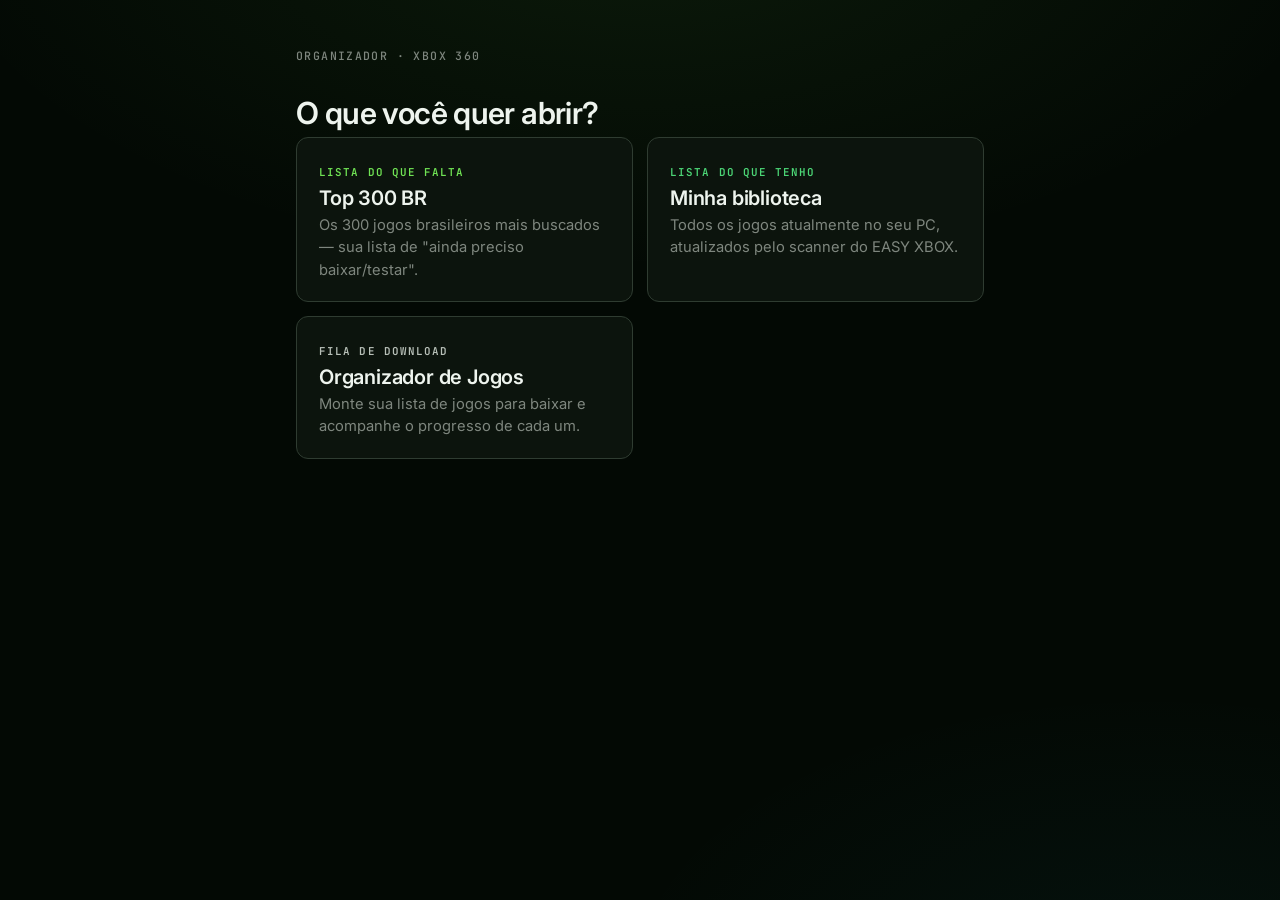
==== commit cdeddf2b: "Adiciona Organizador de Jogos ao hub Co-Authored-By: Claude Sonnet 4.6 <noreply@anthropic.com>" ====
--- a/index.html
+++ b/index.html
@@ -20,6 +20,7 @@
         .hub-card .desc { color: var(--ink-2); font-size: 0.92rem; line-height: 1.45; }
         .hub-card.is-top300 .label { color: var(--accent); }
         .hub-card.is-biblioteca .label { color: var(--success); }
+        .hub-card.is-organizador .label { color: var(--ink-1); }
         @media (min-width: 720px) { .hub-cards { grid-template-columns: 1fr 1fr; } }
     </style>
 </head>
@@ -38,6 +39,11 @@
                 <span class="name">Minha biblioteca</span>
                 <span class="desc">Todos os jogos atualmente no seu PC, atualizados pelo scanner do EASY XBOX.</span>
             </a>
+            <a class="hub-card is-organizador" href="organizador_de_jogos.html">
+                <span class="label">Fila de download</span>
+                <span class="name">Organizador de Jogos</span>
+                <span class="desc">Monte sua lista de jogos para baixar e acompanhe o progresso de cada um.</span>
+            </a>
         </div>
     </div>
 </body>
